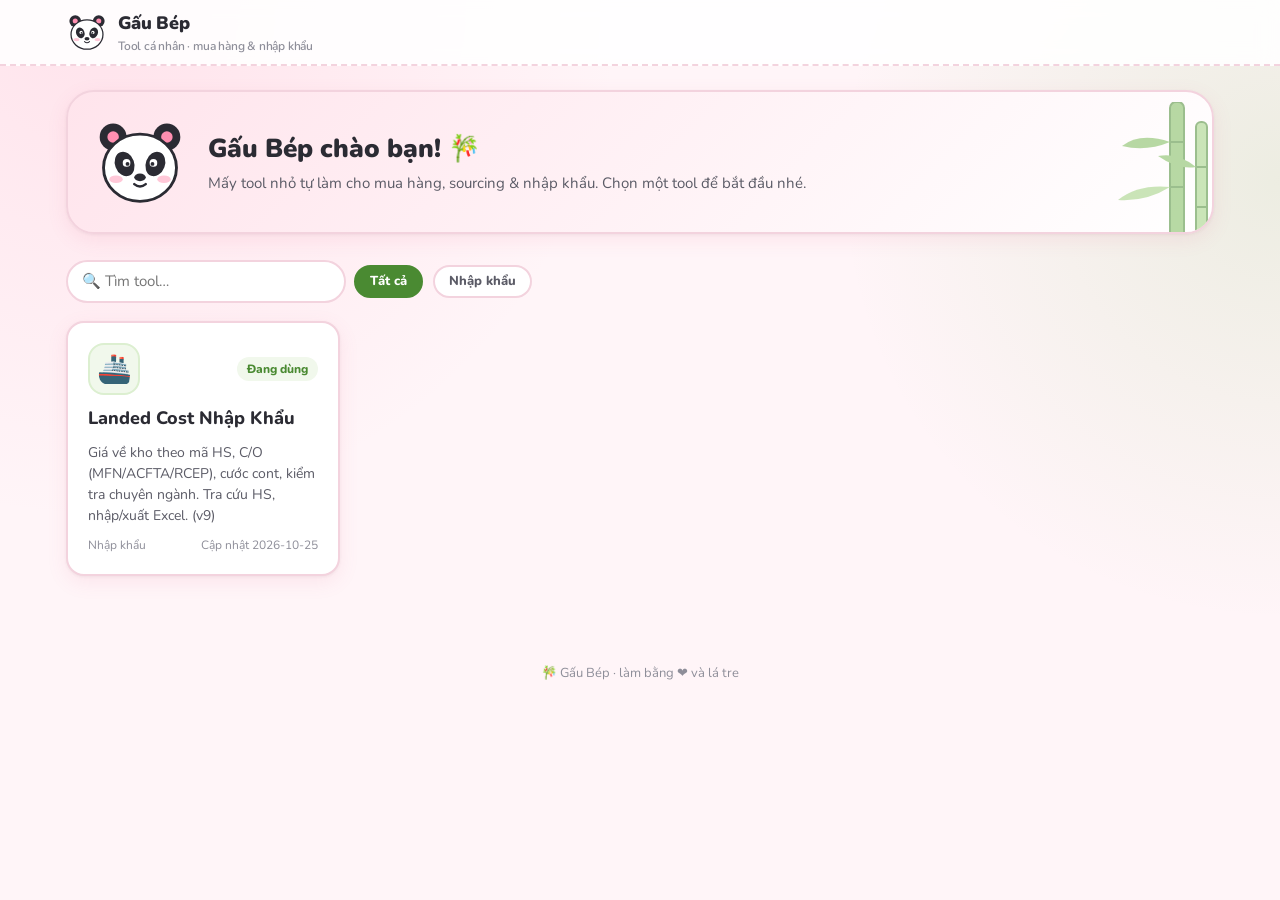
==== index.html @ 7af167b0 "Gấu Bép: trang chủ, theme chung, template, Landed Cost v9 (tách file), nguyên tắc bảo mật Co-Authore" ====
<!doctype html>
<html lang="vi">
<head>
  <meta charset="utf-8">
  <meta name="viewport" content="width=device-width, initial-scale=1">
  <title>Gấu Bép</title>
  <link rel="icon" href="data:image/svg+xml,<svg xmlns='http://www.w3.org/2000/svg' viewBox='0 0 100 100'><text y='.9em' font-size='90'>🐼</text></svg>">
  <link rel="stylesheet" href="assets/theme.css">
  <link rel="stylesheet" href="assets/home.css">
</head>
<body>
  <main class="page">
    <div class="container">
      <section class="hero" id="hero"></section>
      <div class="filters">
        <input id="q" type="search" placeholder="🔍 Tìm tool…" aria-label="Tìm tool">
        <div id="cats" class="toolbar"></div>
      </div>
      <div class="grid" id="grid"></div>
    </div>
  </main>

  <script src="assets/common.js"></script>
  <script src="tools.js"></script>
  <script src="assets/home.js"></script>
</body>
</html>
---- assets/theme.css ----
/* =========================================================
   Gấu Bép — theme chung (hồng cute · xanh tre · gấu trúc)
   MỌI tool phải dùng file này. Không tự đặt màu riêng —
   chỉ dùng các biến bên dưới.
   ========================================================= */
@import url('https://fonts.googleapis.com/css2?family=Nunito:wght@400;600;700;800;900&display=swap');

:root {
  /* Hồng */
  --pink-50:  #fff5f8;
  --pink-100: #ffe4ec;
  --pink-200: #ffc8d8;
  --pink-400: #ff8fb1;
  --pink-600: #e0577f;
  /* Xanh tre */
  --bamboo-50:  #f1f8ec;
  --bamboo-100: #dcefd0;
  --bamboo-400: #7dbb5a;
  --bamboo-600: #4a8a32;
  --bamboo-800: #2f5c1f;
  /* Gấu trúc (đen – trắng) */
  --panda-ink:  #2b2b33;
  --panda-soft: #5b5b66;
  --panda-mute: #8e8e99;
  --panda-white:#ffffff;

  /* Token dùng trong layout */
  --bg:        var(--pink-50);
  --surface:   var(--panda-white);
  --surface-2: var(--pink-100);
  --text:      var(--panda-ink);
  --text-soft: var(--panda-soft);
  --text-mute: var(--panda-mute);
  --border:    #f3d3de;
  --accent:    var(--bamboo-600);
  --accent-bg: var(--bamboo-50);
  --accent-2:  var(--pink-600);
  --danger:    #d64545;

  --radius-sm: 10px;
  --radius:    18px;
  --radius-lg: 28px;
  --shadow:    0 6px 20px rgba(224, 87, 127, .10), 0 1px 3px rgba(43,43,51,.06);
  --shadow-lg: 0 14px 34px rgba(224, 87, 127, .18), 0 2px 6px rgba(43,43,51,.08);
  --font: 'Nunito', system-ui, -apple-system, 'Segoe UI', sans-serif;
  --mono: ui-monospace, 'SF Mono', Menlo, Consolas, monospace;
}

@media (prefers-color-scheme: dark) {
  :root:not([data-theme="light"]) {
    --bg: #1d1a20; --surface: #28242c; --surface-2: #33293a;
    --text: #f4eef2; --text-soft: #cdbfc8; --text-mute: #9a8d96;
    --border: #44374a; --accent: #8fd06b; --accent-bg: #23301d; --accent-2: #ff9bba;
  }
}
:root[data-theme="dark"] {
  --bg: #1d1a20; --surface: #28242c; --surface-2: #33293a;
  --text: #f4eef2; --text-soft: #cdbfc8; --text-mute: #9a8d96;
  --border: #44374a; --accent: #8fd06b; --accent-bg: #23301d; --accent-2: #ff9bba;
}

* { box-sizing: border-box; }
html, body { margin: 0; }
body {
  font-family: var(--font);
  background: var(--bg);
  color: var(--text);
  line-height: 1.5;
  font-size: 15px;
  background-image:
    radial-gradient(circle at 8% 0%, rgba(255,143,177,.18) 0, transparent 35%),
    radial-gradient(circle at 100% 20%, rgba(125,187,90,.14) 0, transparent 30%);
  background-attachment: fixed;
  min-height: 100vh;
}
a { color: var(--accent); }

/* ---------- Layout ---------- */
.container { max-width: 1180px; margin: 0 auto; padding: 0 16px; }
.page { padding: 24px 0 64px; }

/* ---------- Header ---------- */
.site-header {
  position: sticky; top: 0; z-index: 20;
  background: color-mix(in srgb, var(--surface) 88%, transparent);
  backdrop-filter: blur(10px);
  border-bottom: 2px dashed var(--border);
}
.site-header .container {
  display: flex; align-items: center; gap: 12px; height: 64px;
}
.brand { display: flex; align-items: center; gap: 10px; text-decoration: none; color: var(--text); }
.brand svg { width: 42px; height: 42px; flex: none; }
.brand-name { font-weight: 900; font-size: 18px; letter-spacing: -.2px; }
.brand-name small { display: block; font-weight: 600; font-size: 12px; color: var(--text-mute); }
.header-spacer { flex: 1; }
.crumb { font-weight: 700; color: var(--text-soft); font-size: 14px; }
.crumb a { text-decoration: none; }

/* ---------- Hero ---------- */
.hero {
  display: flex; align-items: center; gap: 20px;
  background: linear-gradient(135deg, var(--pink-100), var(--surface));
  border: 2px solid var(--border); border-radius: var(--radius-lg);
  padding: 22px 110px 22px 24px; margin-bottom: 26px; box-shadow: var(--shadow);
  position: relative; overflow: hidden;
}
:root[data-theme="dark"] .hero { background: var(--surface); }
@media (prefers-color-scheme: dark) { :root:not([data-theme="light"]) .hero { background: var(--surface); } }
.hero svg.panda-big { width: 96px; height: 96px; flex: none; }
.hero h1 { margin: 0 0 4px; font-size: 26px; font-weight: 900; }
.hero p { margin: 0; color: var(--text-soft); }
.hero .bamboo-deco { position: absolute; right: -8px; bottom: -10px; width: 120px; opacity: .55; pointer-events: none; }

/* ---------- Cards ---------- */
.grid { display: grid; gap: 18px; grid-template-columns: repeat(auto-fill, minmax(260px, 1fr)); }
.card {
  background: var(--surface); border: 2px solid var(--border);
  border-radius: var(--radius); padding: 20px; box-shadow: var(--shadow);
}
a.tool-card {
  display: flex; flex-direction: column; gap: 10px;
  text-decoration: none; color: var(--text);
  transition: transform .15s ease, box-shadow .15s ease, border-color .15s ease;
}
a.tool-card:hover { transform: translateY(-4px) rotate(-.4deg); box-shadow: var(--shadow-lg); border-color: var(--pink-400); }
a.tool-card.disabled { opacity: .6; pointer-events: none; }
.tool-icon {
  width: 52px; height: 52px; border-radius: 16px; display: grid; place-items: center;
  font-size: 28px; background: var(--accent-bg); border: 2px solid var(--bamboo-100);
}
.tool-card h3 { margin: 0; font-size: 18px; font-weight: 800; }
.tool-card p { margin: 0; color: var(--text-soft); font-size: 14px; flex: 1; }
.tool-card .meta { display: flex; justify-content: space-between; align-items: center; }

/* ---------- Badges ---------- */
.badge { display: inline-flex; align-items: center; gap: 4px; font-size: 12px; font-weight: 800;
  padding: 3px 10px; border-radius: 999px; }
.badge.live { background: var(--accent-bg); color: var(--accent); }
.badge.soon { background: var(--surface-2); color: var(--accent-2); }
.badge.beta { background: #fff3d6; color: #9a6a00; }

/* ---------- Section ---------- */
.section-title { display: flex; align-items: center; gap: 8px; font-size: 18px; font-weight: 900; margin: 0 0 12px; }
.section-title .num {
  width: 28px; height: 28px; border-radius: 50%; background: var(--panda-ink); color: #fff;
  display: grid; place-items: center; font-size: 14px;
}
.stack > * + * { margin-top: 18px; }

/* ---------- Form ---------- */
.form-grid { display: grid; gap: 14px; grid-template-columns: repeat(auto-fill, minmax(190px, 1fr)); }
.field { display: flex; flex-direction: column; gap: 5px; }
.field label { font-size: 13px; font-weight: 800; color: var(--text-soft); display: flex; align-items: center; gap: 4px; }
input, select, textarea {
  font: inherit; color: var(--text); background: var(--surface);
  border: 2px solid var(--border); border-radius: var(--radius-sm);
  padding: 8px 10px; width: 100%; min-width: 0;
  transition: border-color .12s, box-shadow .12s;
}
input:focus, select:focus, textarea:focus {
  outline: none; border-color: var(--pink-400); box-shadow: 0 0 0 4px rgba(255,143,177,.2);
}
input[type="number"] { text-align: right; font-variant-numeric: tabular-nums; }
.hint {
  display: inline-grid; place-items: center; width: 16px; height: 16px; border-radius: 50%;
  background: var(--surface-2); color: var(--accent-2); font-size: 11px; font-weight: 900; cursor: help;
  position: relative;
}
.hint:hover::after, .hint:focus::after {
  content: attr(data-tip); position: absolute; left: 50%; bottom: 130%; transform: translateX(-50%);
  width: 240px; background: var(--panda-ink); color: #fff; padding: 8px 10px; border-radius: 10px;
  font-size: 12px; font-weight: 600; line-height: 1.4; z-index: 50; white-space: normal;
}
.help-text { font-size: 12px; color: var(--text-mute); }

/* ---------- Buttons ---------- */
.btn {
  font: inherit; font-weight: 800; cursor: pointer; border-radius: 999px;
  padding: 9px 18px; border: 2px solid transparent; display: inline-flex; align-items: center; gap: 6px;
  transition: transform .1s, background .12s;
}
.btn:active { transform: scale(.97); }
.btn-primary { background: var(--accent); color: #fff; }
.btn-primary:hover { background: var(--bamboo-800); }
.btn-pink { background: var(--pink-400); color: #fff; }
.btn-pink:hover { background: var(--pink-600); }
.btn-ghost { background: transparent; color: var(--text); border-color: var(--border); }
.btn-ghost:hover { background: var(--surface-2); }
.btn-sm { padding: 5px 12px; font-size: 13px; }
.btn-icon { padding: 6px 9px; }
.toolbar { display: flex; flex-wrap: wrap; gap: 10px; align-items: center; }

/* ---------- Tables ---------- */
.table-wrap { overflow-x: auto; border-radius: var(--radius); border: 2px solid var(--border); background: var(--surface); }
table { border-collapse: collapse; width: 100%; font-size: 14px; }
th, td { padding: 8px 10px; border-bottom: 1px solid var(--border); text-align: left; white-space: nowrap; }
th { background: var(--surface-2); font-weight: 800; font-size: 12px; color: var(--text-soft); position: sticky; top: 0; }
td.num, th.num { text-align: right; font-variant-numeric: tabular-nums; }
tr:last-child td { border-bottom: none; }
tfoot td { font-weight: 900; background: var(--accent-bg); }
table input, table select { padding: 5px 7px; border-width: 1.5px; }

/* ---------- KPI ---------- */
.kpis { display: grid; gap: 12px; grid-template-columns: repeat(auto-fit, minmax(170px, 1fr)); }
.kpi { background: var(--surface); border: 2px solid var(--border); border-radius: var(--radius); padding: 14px 16px; }
.kpi .label { font-size: 12px; font-weight: 800; color: var(--text-mute); text-transform: uppercase; letter-spacing: .4px; }
.kpi .value { font-size: 22px; font-weight: 900; font-variant-numeric: tabular-nums; }
.kpi.accent { background: var(--accent-bg); border-color: var(--bamboo-100); }
.kpi.accent .value { color: var(--accent); }

/* ---------- Misc ---------- */
.note { background: var(--surface-2); border-radius: var(--radius-sm); padding: 10px 14px; font-size: 13px; color: var(--text-soft); }
.muted { color: var(--text-mute); }
.site-footer { text-align: center; color: var(--text-mute); font-size: 13px; padding: 24px 0 36px; }
.toast {
  position: fixed; bottom: 20px; left: 50%; transform: translateX(-50%) translateY(80px);
  background: var(--panda-ink); color: #fff; padding: 10px 18px; border-radius: 999px; font-weight: 700;
  transition: transform .25s; z-index: 100;
}
.toast.show { transform: translateX(-50%) translateY(0); }

@media (max-width: 640px) {
  .hero { flex-direction: column; text-align: center; padding: 22px 18px 60px; }
  .hero h1 { font-size: 22px; }
  .brand-name small { display: none; }
}
@media print {
  .site-header, .toolbar, .no-print { display: none !important; }
  body { background: #fff; }
}
---- assets/home.css ----
/* Trang chủ Gấu Bép — style riêng (ô tìm kiếm, chip lọc) */
.filters { display: flex; flex-wrap: wrap; gap: 8px; margin-bottom: 18px; align-items: center; }
.filters input { max-width: 280px; border-radius: 999px; padding-left: 14px; }
.chip { font: inherit; font-weight: 800; font-size: 13px; padding: 5px 14px; border-radius: 999px;
  border: 2px solid var(--border); background: var(--surface); color: var(--text-soft); cursor: pointer; }
.chip.active { background: var(--accent); border-color: var(--accent); color: #fff; }
.empty { text-align: center; padding: 40px 0; color: var(--text-mute); }
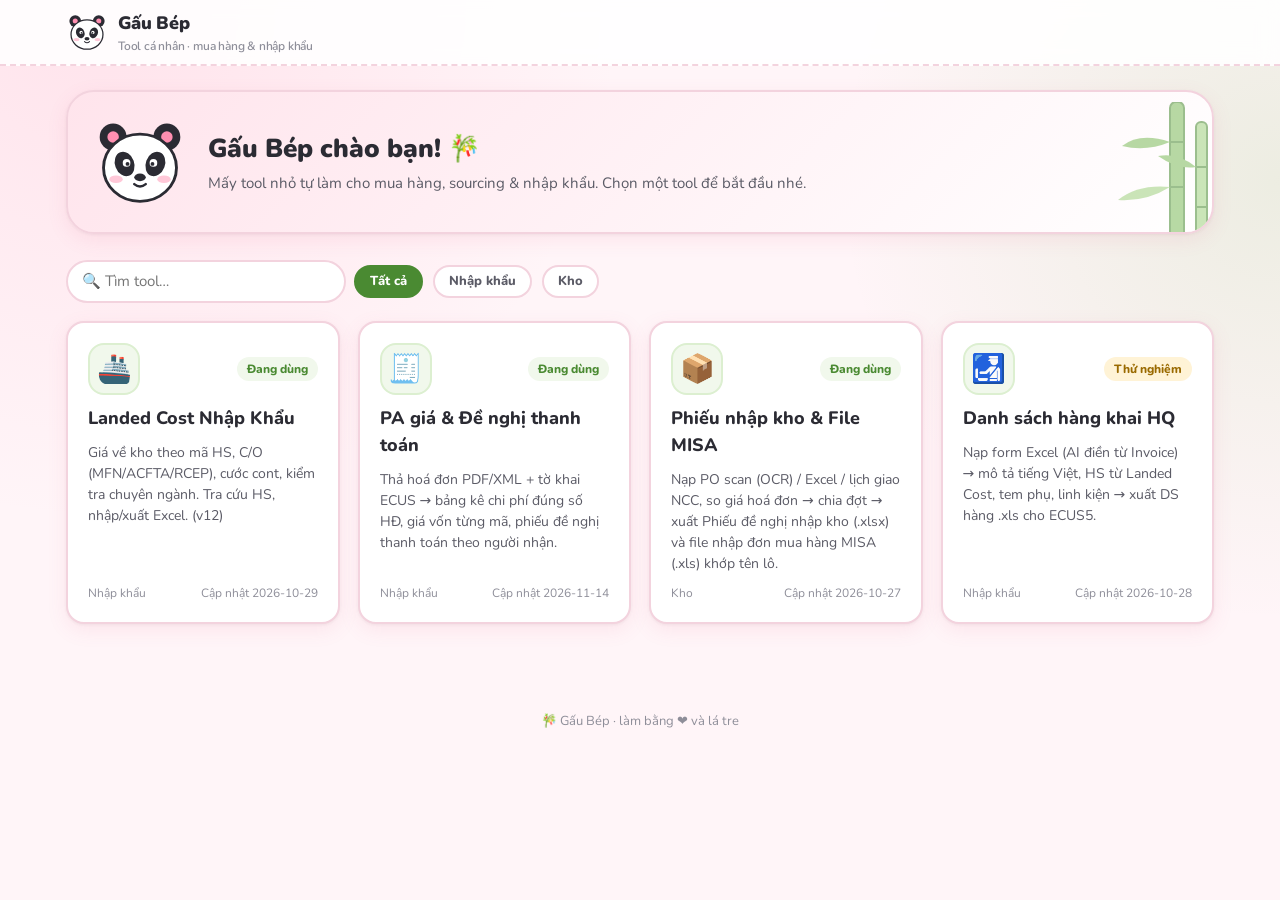
==== commit 49124476: "Trang chủ: gắn ?v cho tools.js và assets để không bị dùng bản cũ Co-Authored-By: Claude Opus 5.5 <no" ====
--- a/index.html
+++ b/index.html
@@ -5,8 +5,8 @@
   <meta name="viewport" content="width=device-width, initial-scale=1">
   <title>Gấu Bép</title>
   <link rel="icon" href="data:image/svg+xml,<svg xmlns='http://www.w3.org/2000/svg' viewBox='0 0 100 100'><text y='.9em' font-size='90'>🐼</text></svg>">
-  <link rel="stylesheet" href="assets/theme.css">
-  <link rel="stylesheet" href="assets/home.css">
+  <link rel="stylesheet" href="assets/theme.css?v=20261114a">
+  <link rel="stylesheet" href="assets/home.css?v=20261114a">
 </head>
 <body>
   <main class="page">
@@ -20,8 +20,8 @@
     </div>
   </main>
 
-  <script src="assets/common.js"></script>
-  <script src="tools.js"></script>
-  <script src="assets/home.js"></script>
+  <script src="assets/common.js?v=20261114a"></script>
+  <script src="tools.js?v=20261114a"></script>
+  <script src="assets/home.js?v=20261114a"></script>
 </body>
 </html>
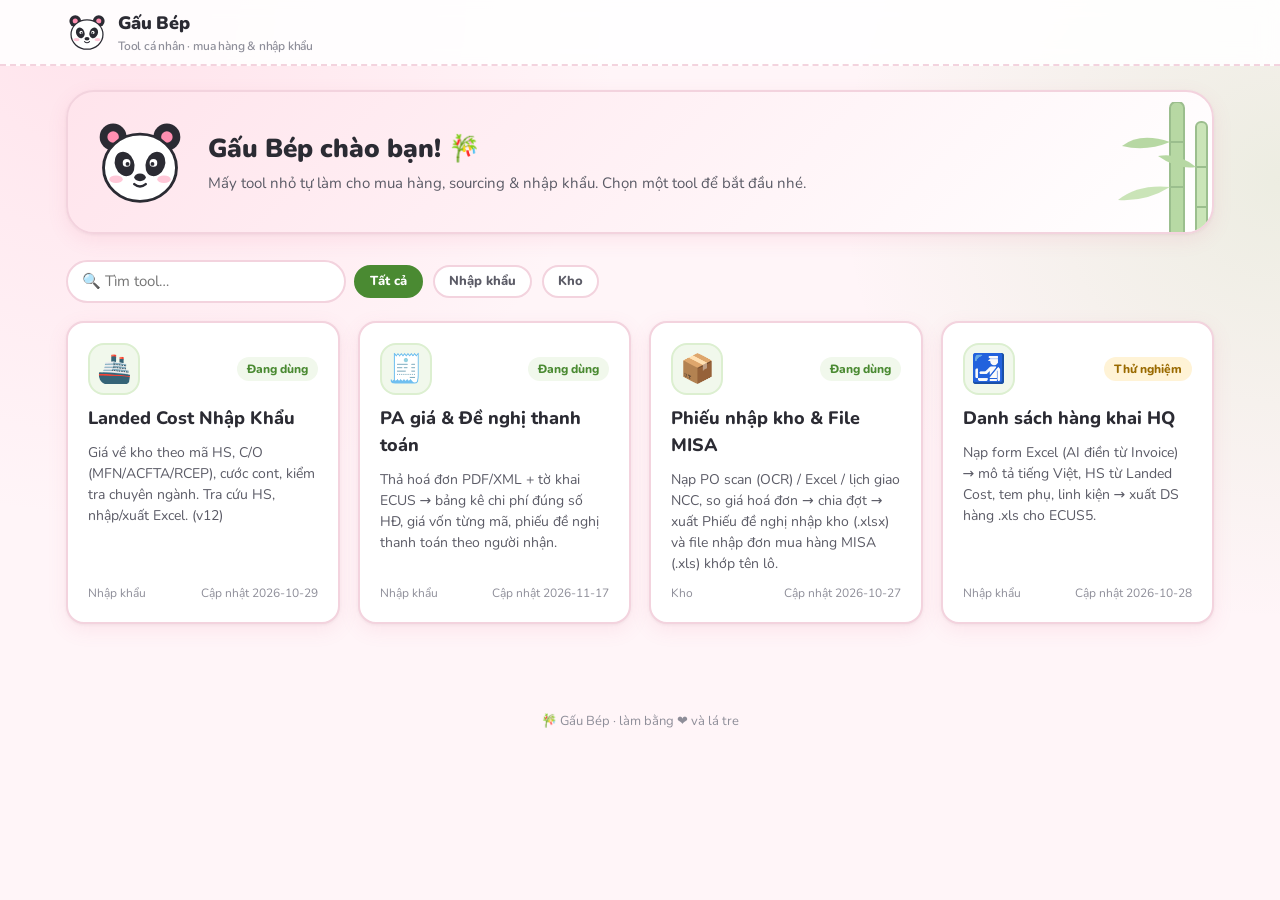
==== commit 3edcf7bb: "PA giá: ĐNTT lô nhiều mã chỉ ghi mã hàng sản phẩm chính, bỏ linh kiện / phụ kiện (cột LK/PK) Co-Auth" ====
--- a/index.html
+++ b/index.html
@@ -21,7 +21,7 @@
   </main>
 
   <script src="assets/common.js?v=20261114a"></script>
-  <script src="tools.js?v=20261114a"></script>
+  <script src="tools.js?v=20261117a"></script>
   <script src="assets/home.js?v=20261114a"></script>
 </body>
 </html>
